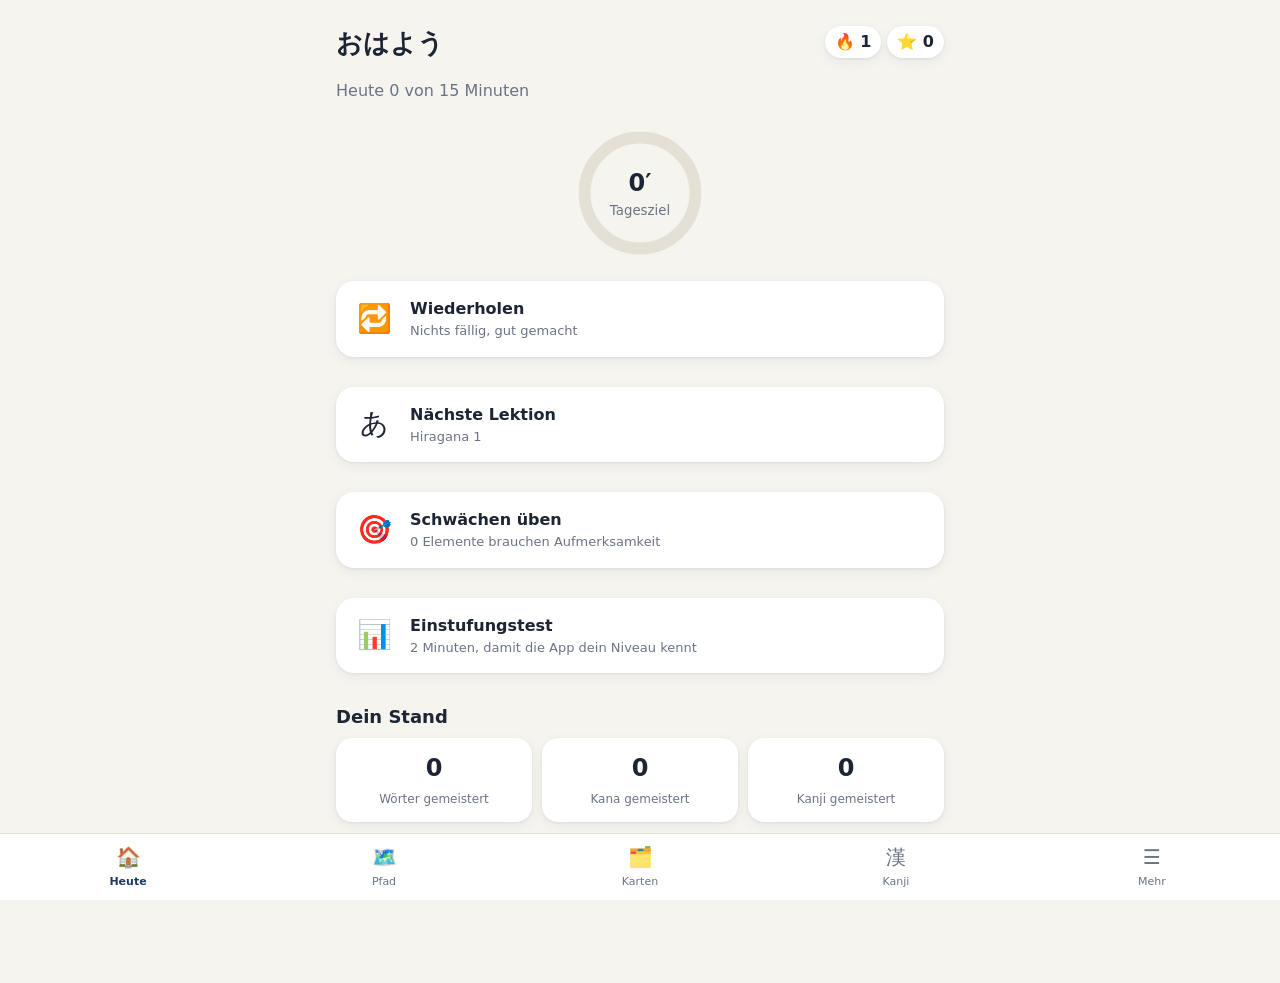
==== index.html @ cc6e3717 "Add files via upload test" ====
<!doctype html>
<html lang="de">
<head>
<meta charset="utf-8">
<meta name="viewport" content="width=device-width, initial-scale=1, viewport-fit=cover">
<meta name="theme-color" content="#1f3a5f">
<meta name="apple-mobile-web-app-capable" content="yes">
<meta name="apple-mobile-web-app-status-bar-style" content="default">
<title>日本語 Lern-App</title>
<link rel="manifest" href="manifest.json">
<link rel="icon" href="icons/icon.svg" type="image/svg+xml">
<link rel="apple-touch-icon" href="icons/icon-192.png">
<link rel="stylesheet" href="style.css">
</head>
<body>
<main id="view" aria-live="polite"></main>
<nav id="nav">
  <button data-t="today" class="on"><span>🏠</span>Heute</button>
  <button data-t="path"><span>🗺️</span>Pfad</button>
  <button data-t="cards"><span>🗂️</span>Karten</button>
  <button data-t="kanji"><span>漢</span>Kanji</button>
  <button data-t="more"><span>☰</span>Mehr</button>
</nav>
<div id="toast" role="status"></div>
<script src="js/data-kana.js"></script>
<script src="js/data-kanji.js"></script>
<script src="js/data-lessons1.js"></script>
<script src="js/data-lessons2.js"></script>
<script src="js/core.js"></script>
<script src="js/ui-q.js"></script>
<script src="js/slots.js"></script>
<script src="js/app.js"></script>
</body>
</html>
---- style.css ----
:root{--bg:#f6f4ef;--card:#fff;--ink:#1d2433;--muted:#6b7385;--line:#e4e0d6;--pri:#1f3a5f;--pri2:#2d5a94;--ok:#2e8b57;--okbg:#e4f4ea;--bad:#c0392b;--badbg:#fbe8e5;--acc:#d9482b;--shadow:0 1px 3px rgba(20,30,50,.08),0 4px 14px rgba(20,30,50,.05)}
@media (prefers-color-scheme:dark){:root{--bg:#12161f;--card:#1b2130;--ink:#e9edf5;--muted:#9aa3b8;--line:#2a3247;--pri:#7fa8e8;--pri2:#5a8ad6;--ok:#58c487;--okbg:#17302a;--bad:#ff7b6b;--badbg:#3a1f1f;--acc:#ff8a6b;--shadow:none}}
*{box-sizing:border-box;-webkit-tap-highlight-color:transparent}
html,body{margin:0;background:var(--bg);color:var(--ink);font:16px/1.5 system-ui,-apple-system,"Segoe UI",Roboto,"Hiragino Sans","Noto Sans JP",sans-serif}
main{max-width:640px;margin:0 auto;padding:16px 16px 96px}
h1{font-size:26px;margin:8px 0 4px}h2{font-size:22px;margin:8px 0}h3{font-size:18px;margin:20px 0 8px}h4{margin:14px 0 6px;color:var(--muted);font-size:14px;font-weight:600}
.muted{color:var(--muted)}.small{font-size:13px}.center{text-align:center}
.jp{font-family:"Hiragino Sans","Yu Gothic","Noto Sans JP","Noto Sans CJK JP",sans-serif}
.jp.big{font-size:30px}ruby rt{font-size:.5em;color:var(--muted)}
button{font:inherit;color:inherit;cursor:pointer}
.btn{border:1px solid var(--line);background:var(--card);padding:12px 16px;border-radius:14px;font-weight:600;min-height:48px}
.btn.primary{background:var(--pri);color:#fff;border-color:var(--pri)}@media (prefers-color-scheme:dark){.btn.primary{color:#0e1420}}
.btn.big{width:100%;font-size:17px;min-height:54px}.btn.ghost{background:transparent;border-color:transparent;color:var(--pri)}.btn.danger{color:var(--bad)}
.btn:disabled{opacity:.45;cursor:default}
.stack{display:flex;flex-direction:column;gap:10px;margin:12px 0}.row{display:flex;gap:10px;margin:12px 0}.row .btn{flex:1}
.card{background:var(--card);border-radius:18px;padding:16px;box-shadow:var(--shadow);margin:10px 0}
.card.action{display:flex;gap:14px;align-items:center;text-align:left;width:100%;border:0}
.card.action .ico{font-size:28px;width:44px;text-align:center}.card.action small{display:block;color:var(--muted);font-size:13px}.card.action.hot{outline:2px solid var(--acc)}
.card.action>div{flex:1;min-width:0}
.hello{display:flex;justify-content:space-between;align-items:flex-start}.chips-top{display:flex;gap:6px;margin-top:10px}.pill{background:var(--card);padding:4px 10px;border-radius:999px;box-shadow:var(--shadow);font-weight:600}
.ring{position:relative;width:132px;height:132px;margin:8px auto}.ring svg{transform:rotate(-90deg)}.ring circle{fill:none;stroke-width:9}.ring .bg{stroke:var(--line)}.ring .fg{stroke:var(--acc);stroke-linecap:round;transition:stroke-dashoffset .6s}
.ring .rl{position:absolute;inset:0;display:flex;flex-direction:column;align-items:center;justify-content:center}.ring b{font-size:24px}.ring small{color:var(--muted)}
.grid3{display:grid;grid-template-columns:repeat(3,1fr);gap:10px}.stat{background:var(--card);border-radius:16px;padding:12px;text-align:center;box-shadow:var(--shadow)}.stat b{font-size:24px;display:block}.stat small{color:var(--muted);font-size:12px}
.kv{display:flex;justify-content:space-between;padding:6px 0;border-bottom:1px solid var(--line)}.kv:last-child{border:0}
.mbar{height:6px;background:var(--line);border-radius:4px;overflow:hidden;margin-top:6px}.mbar i{display:block;height:100%;background:var(--ok);border-radius:4px}
.unit .lessons{display:flex;flex-direction:column;gap:8px}
.lesson{display:flex;align-items:center;gap:12px;background:var(--card);border:2px solid transparent;border-radius:16px;padding:12px;text-align:left;box-shadow:var(--shadow)}
.lesson .li{width:44px;height:44px;border-radius:14px;background:var(--line);display:flex;align-items:center;justify-content:center;font-size:22px}.lesson>div{flex:1}.lesson small{display:block;color:var(--muted);font-size:13px}
.lesson.done .li{background:var(--okbg)}.lesson.current{border-color:var(--acc)}.lesson .st{font-weight:700;color:var(--ok);font-size:13px}
nav#nav{position:fixed;left:0;right:0;bottom:0;display:flex;background:var(--card);border-top:1px solid var(--line);padding-bottom:env(safe-area-inset-bottom);z-index:5}
nav#nav button{flex:1;border:0;background:none;padding:8px 0 10px;font-size:11px;color:var(--muted);display:flex;flex-direction:column;align-items:center;gap:2px}
nav#nav button span{font-size:20px}nav#nav button.on{color:var(--pri);font-weight:700}
.player{display:flex;flex-direction:column;min-height:calc(100vh - 32px)}
.ptop{display:flex;align-items:center;gap:12px}.x{border:0;background:none;font-size:22px;padding:6px}.pbar{flex:1;height:10px;background:var(--line);border-radius:6px;overflow:hidden}.pbar i{display:block;height:100%;width:0;background:var(--ok);transition:width .4s}.pcount{font-size:13px;color:var(--muted)}
.ptitle{margin:14px 0 6px;display:flex;flex-direction:column}.ptitle span{font-weight:700;font-size:18px}.ptitle small{color:var(--muted)}
.qhost{flex:1;padding-bottom:140px}
.prompt{font-size:19px;margin:10px 0 14px}.big-jp{font-size:44px;text-align:center;margin:10px 0;font-family:"Hiragino Sans","Noto Sans JP",sans-serif;line-height:1.5}.big-jp .jp{font-size:inherit}.big-de{font-size:28px;text-align:center;margin:10px 0;font-weight:600}
.giant{font-size:96px;line-height:1.2}
.opts{display:flex;flex-direction:column;gap:10px;margin-top:12px}.opts.grid{display:grid;grid-template-columns:1fr 1fr}
.opt{border:2px solid var(--line);background:var(--card);border-radius:16px;padding:14px;font-size:18px;text-align:center;min-height:56px;display:flex;flex-direction:column;align-items:center;justify-content:center}
.opt.idk{border-style:dashed;color:var(--muted);font-size:15px}
.opts.bigopt .opt{min-height:84px}.opt .sub{color:var(--muted);font-size:13px;margin-top:2px}
.opt.right{border-color:var(--ok);background:var(--okbg)}.opt.wrong{border-color:var(--bad);background:var(--badbg)}.opt.sel{border-color:var(--pri2)}.opt:disabled{opacity:1}
.match{display:grid;grid-template-columns:1fr 1fr;gap:10px}.match .col{display:flex;flex-direction:column;gap:8px}.match .opt{font-size:16px;min-height:52px}
.inp{width:100%;font-size:22px;padding:14px;border-radius:14px;border:2px solid var(--line);background:var(--card);color:var(--ink);text-align:center}.inp:focus{outline:none;border-color:var(--pri2)}
.preview{font-size:26px;min-height:40px;text-align:center;margin:8px 0;font-family:"Hiragino Sans","Noto Sans JP",sans-serif}
.icon-btn{border:0;background:var(--card);box-shadow:var(--shadow);border-radius:50%;width:44px;height:44px;font-size:20px;vertical-align:middle}.icon-btn.lg{width:64px;height:64px;font-size:30px}
.answer-zone{min-height:64px;border:2px dashed var(--line);border-radius:14px;padding:8px;display:flex;flex-wrap:wrap;gap:8px;margin:8px 0}
.chips{display:flex;flex-wrap:wrap;gap:8px;margin:12px 0;justify-content:center}.chip{border:2px solid var(--line);background:var(--card);border-radius:12px;padding:10px 14px;font-size:20px;font-family:"Hiragino Sans","Noto Sans JP",sans-serif}.chip.placed{border-color:var(--pri2)}
.blank{display:inline-block;min-width:1.4em;border-bottom:3px solid var(--acc);text-align:center;color:var(--acc)}
.pfoot{position:fixed;left:0;right:0;bottom:0;padding:10px 16px calc(12px + env(safe-area-inset-bottom));background:var(--bg);z-index:6;max-width:640px;margin:0 auto}
.pfoot:empty{display:none}.fb{border-radius:14px;padding:10px 14px;margin-bottom:8px;font-size:15px;max-height:32vh;overflow:auto}.fb.ok{background:var(--okbg);color:var(--ok)}.fb.bad{background:var(--badbg);color:var(--bad)}.fb .fbm{color:var(--ink)}
.wcard{text-align:center}.wcard .emoji{font-size:64px}.wcard .jp{font-size:34px}.wcard .roma{color:var(--muted);margin:2px 0 6px}.wcard .de{font-size:22px;font-weight:600;margin-bottom:10px}
.kgrid{display:grid;grid-template-columns:repeat(5,1fr);gap:8px}.kgrid.big{grid-template-columns:repeat(4,1fr)}.kcell{border:1px solid var(--line);background:var(--card);border-radius:14px;padding:8px 2px;display:flex;flex-direction:column;align-items:center}.kcell small{color:var(--muted);font-size:12px}.kcell.seen{background:#e7f0fb}.kcell.mast{background:var(--okbg)}
@media (prefers-color-scheme:dark){.kcell.seen{background:#1e2a44}}
.kj{display:flex;gap:12px;align-items:center;padding:8px 0;border-bottom:1px solid var(--line)}.kj-c{font-size:40px;width:56px;text-align:center;font-family:"Hiragino Sans","Noto Sans JP",sans-serif}
.list{display:flex;flex-direction:column;gap:6px}.row-item{display:flex;align-items:center;gap:12px;background:var(--card);padding:10px 12px;border-radius:14px}.row-item .rh{min-width:56px;text-align:center}.row-item .rs{flex:1;min-width:0}.row-item small{display:block;color:var(--muted)}.row-item .rm{color:var(--muted);font-size:13px}.row-item .rm.ok{color:var(--ok);font-weight:700}
.row-item .rs.wide{flex:1}
.chat{display:flex;flex-direction:column;gap:8px;margin:10px 0}.bubble{max-width:82%;padding:10px 14px;border-radius:18px;font-size:18px}.bubble.them{background:var(--card);align-self:flex-start;box-shadow:var(--shadow)}.bubble.me{background:var(--pri);color:#fff;align-self:flex-end}@media (prefers-color-scheme:dark){.bubble.me{color:#0e1420}}
.bubble .icon-btn{width:30px;height:30px;font-size:14px;margin-left:6px}
.mic{font-size:20px;padding:16px 28px;border-radius:999px;background:var(--acc);color:#fff;border-color:var(--acc)}.mic.live{animation:pulse 1s infinite}@keyframes pulse{50%{opacity:.5}}
.done{text-align:center;padding-top:40px}.trophy{font-size:80px}.done .big{font-size:20px}
.seg{display:flex;background:var(--line);border-radius:12px;padding:3px;margin:10px 0}.seg button{flex:1;border:0;background:none;padding:10px;border-radius:10px;font-weight:600}.seg button.on{background:var(--card);box-shadow:var(--shadow)}
.bars{display:flex;gap:4px;align-items:flex-end;height:110px;background:var(--card);border-radius:14px;padding:10px}.bars .b{flex:1;height:100%;display:flex;flex-direction:column;justify-content:flex-end;align-items:center}.bars .b i{display:block;width:100%;background:var(--pri2);border-radius:4px 4px 0 0}.bars small{font-size:10px;color:var(--muted)}
label.set{display:flex;justify-content:space-between;align-items:center;gap:12px;padding:10px 0;border-bottom:1px solid var(--line)}label.set:last-child{border:0}select{font:inherit;padding:6px;border-radius:8px;background:var(--card);color:var(--ink);border:1px solid var(--line)}input[type=checkbox]{width:22px;height:22px}
.readtext{font-size:22px;line-height:2;margin:8px 0}.examples .ex{padding:8px 0;border-top:1px solid var(--line)}details summary{cursor:pointer;color:var(--pri);margin:8px 0}
#toast{position:fixed;left:50%;bottom:90px;transform:translate(-50%,20px);background:#222;color:#fff;padding:10px 16px;border-radius:12px;opacity:0;transition:.3s;pointer-events:none;z-index:20}#toast.show{opacity:1;transform:translate(-50%,0)}
.back{margin:-6px 0 0 -10px}.deck b{display:block}
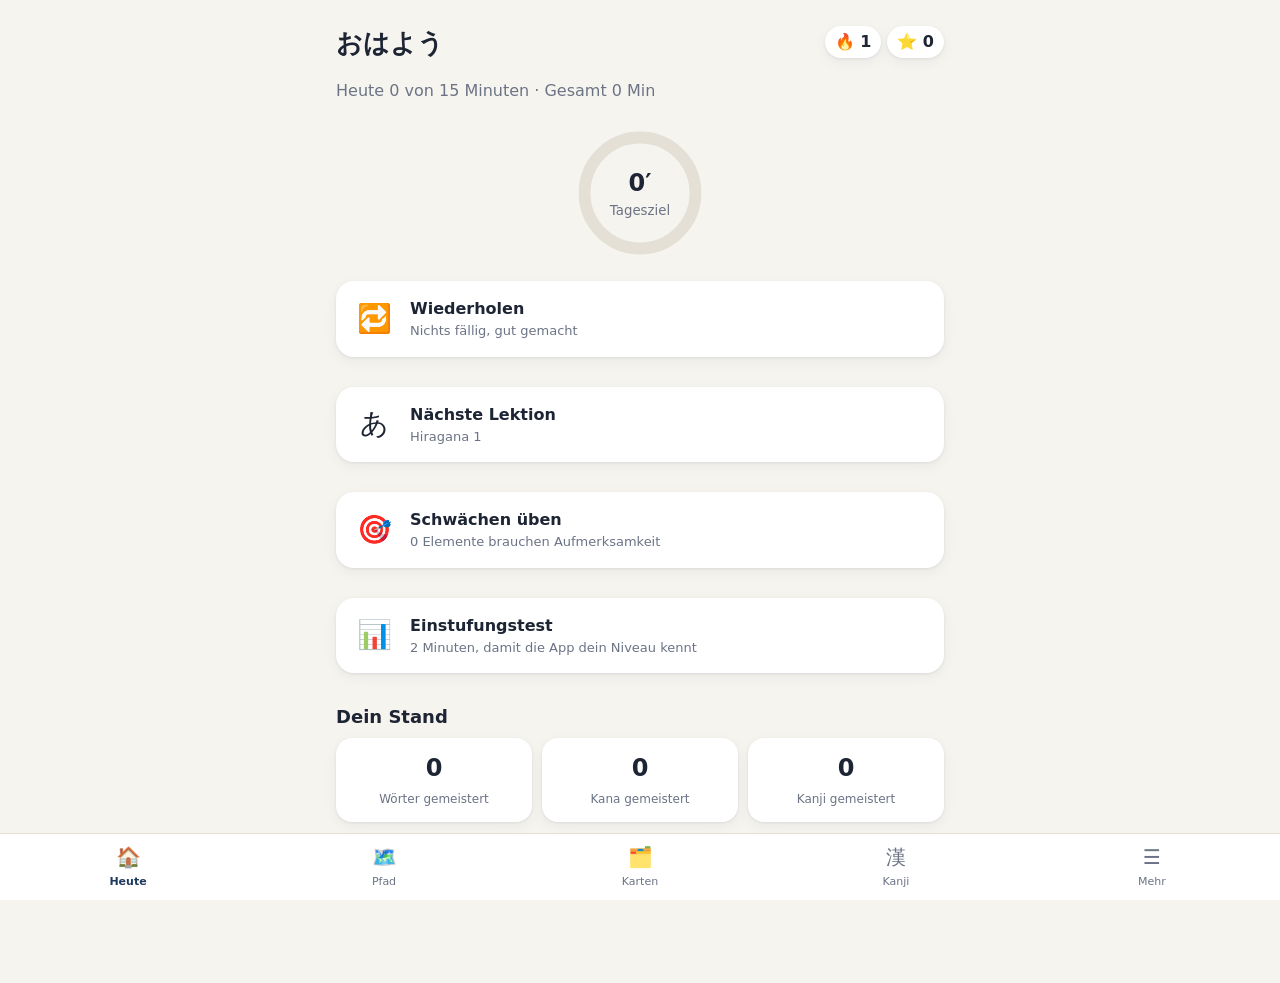
==== commit 5e14469e: "Add files via upload Version 1.3 neue lessons" ====
--- a/index.html
+++ b/index.html
@@ -26,6 +26,7 @@
 <script src="js/data-kanji.js"></script>
 <script src="js/data-lessons1.js"></script>
 <script src="js/data-lessons2.js"></script>
+<script src="js/data-lessons3.js"></script>
 <script src="js/core.js"></script>
 <script src="js/ui-q.js"></script>
 <script src="js/slots.js"></script>
--- a/style.css
+++ b/style.css
@@ -66,3 +66,13 @@
 .readtext{font-size:22px;line-height:2;margin:8px 0}.examples .ex{padding:8px 0;border-top:1px solid var(--line)}details summary{cursor:pointer;color:var(--pri);margin:8px 0}
 #toast{position:fixed;left:50%;bottom:90px;transform:translate(-50%,20px);background:#222;color:#fff;padding:10px 16px;border-radius:12px;opacity:0;transition:.3s;pointer-events:none;z-index:20}#toast.show{opacity:1;transform:translate(-50%,0)}
 .back{margin:-6px 0 0 -10px}.deck b{display:block}
+
+.padwrap{margin:6px 0}.seg.small{margin:4px 0}.seg.small button{padding:6px}
+.pad{display:grid;grid-template-columns:repeat(5,1fr);gap:6px;max-height:34vh;overflow:auto;padding:4px;background:var(--card);border-radius:14px}
+.pk{border:1px solid var(--line);background:var(--bg);border-radius:10px;font-size:22px;min-height:44px}.pk:active{background:var(--line)}
+.linkbtn{border:0;background:none;color:var(--pri);text-decoration:underline;font-size:14px;padding:8px}
+.seg .del{flex:0 0 52px}
+.lesson-wrap{display:flex;gap:6px;align-items:stretch}.lesson-wrap .lesson{flex:1}.quick{border:0;background:var(--card);border-radius:16px;box-shadow:var(--shadow);width:48px;font-size:18px}
+.lesson.skipped{opacity:.6}
+
+.tipbox{background:var(--bg);border-radius:12px;padding:6px 12px;margin:8px 0}.tipbox p{margin:6px 0;font-size:15px}
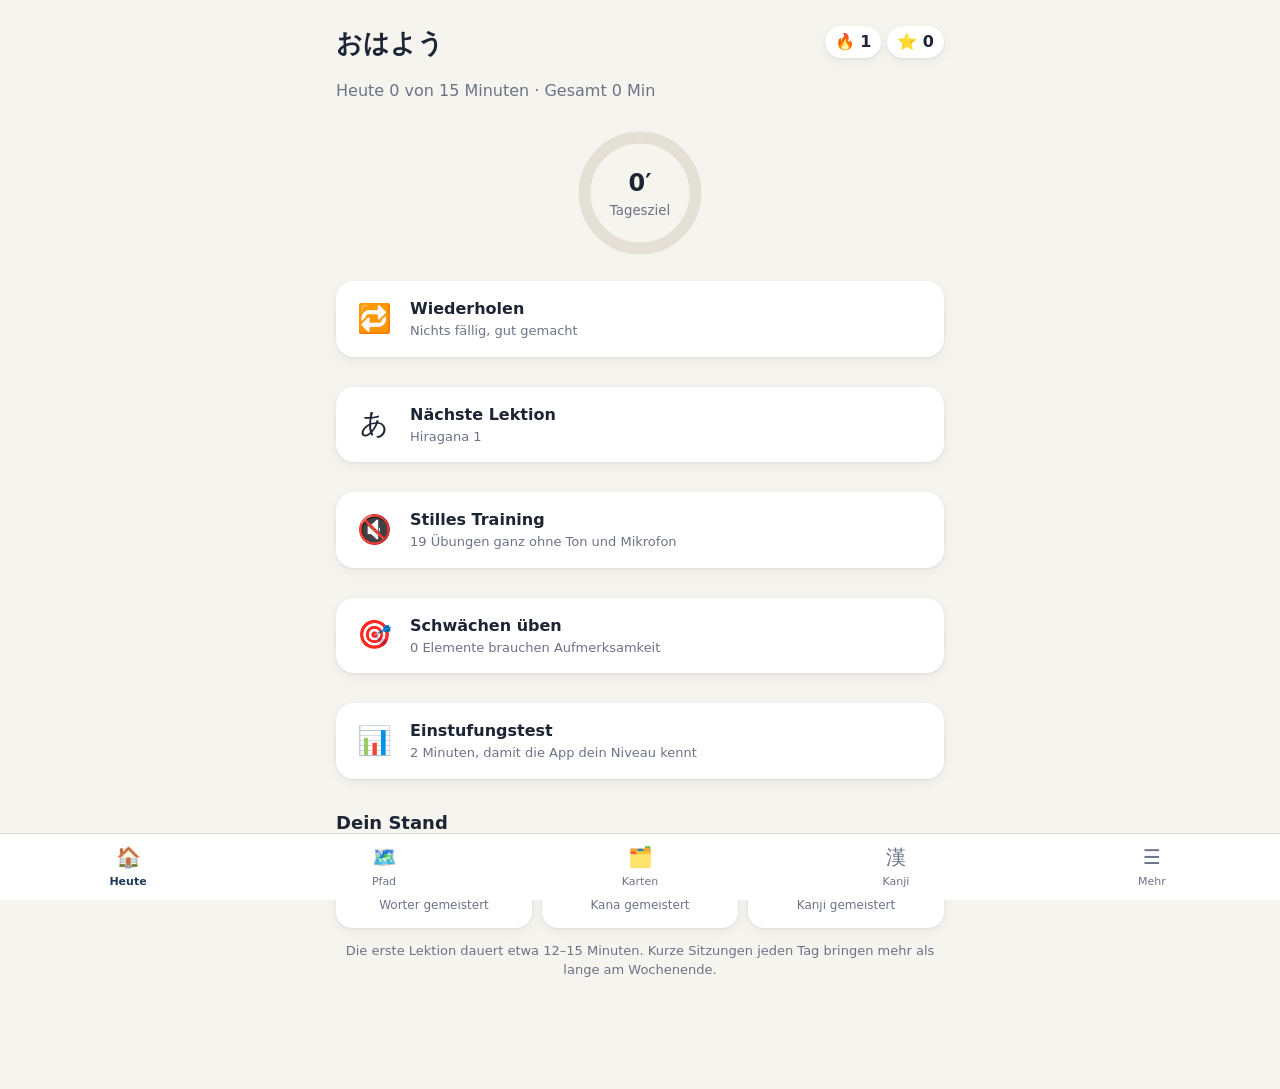
==== commit 0289d01d: "Kanji-Werkstatt: Bildkanji und Bausteine-Familien Co-Authored-By: Claude Sonnet 5.5 <noreply@anthrop" ====
--- a/index.html
+++ b/index.html
@@ -27,6 +27,8 @@
 <script src="js/data-lessons1.js"></script>
 <script src="js/data-lessons2.js"></script>
 <script src="js/data-lessons3.js"></script>
+<script src="js/data-lessons4.js"></script>
+<script src="js/data-radicals.js"></script>
 <script src="js/core.js"></script>
 <script src="js/ui-q.js"></script>
 <script src="js/slots.js"></script>
--- a/style.css
+++ b/style.css
@@ -76,3 +76,13 @@
 .lesson.skipped{opacity:.6}
 
 .tipbox{background:var(--bg);border-radius:12px;padding:6px 12px;margin:8px 0}.tipbox p{margin:6px 0;font-size:15px}
+
+body.silent .play{display:none!important}
+
+.reveal{text-align:center;padding-top:12px}.rv-box{position:relative;width:min(280px,78vw);height:min(280px,78vw);margin:12px auto;border:3px solid var(--line);border-radius:28px;background:var(--card);display:block;padding:0;cursor:pointer;box-shadow:var(--shadow)}
+.rv-pic{font-size:96px;line-height:1.1;transition:opacity .4s,transform .4s}.rv-pic.small{font-size:64px;text-align:center}.rv-pic .emo,.emo{font-size:inherit}
+.rv-box .rv-pic{position:absolute;inset:0;display:flex;align-items:center;justify-content:center}.rv-kj{position:absolute;inset:0;display:flex;align-items:center;justify-content:center;font-size:120px;opacity:0;transform:scale(.6);transition:opacity .4s,transform .4s}
+.rv-box.open .rv-pic{opacity:0;transform:scale(1.3)}.rv-box.open .rv-kj{opacity:1;transform:scale(1)}
+.rv-hint{font-weight:700;font-size:20px;margin:10px 0}.rv-text{margin-top:8px;text-align:left}.rv-text .card{margin:0}
+.giant{font-size:84px;line-height:1.1}.opts.multi .opt.sel{border-color:var(--pri2);background:var(--okbg)}
+.match .emo{font-size:30px}
